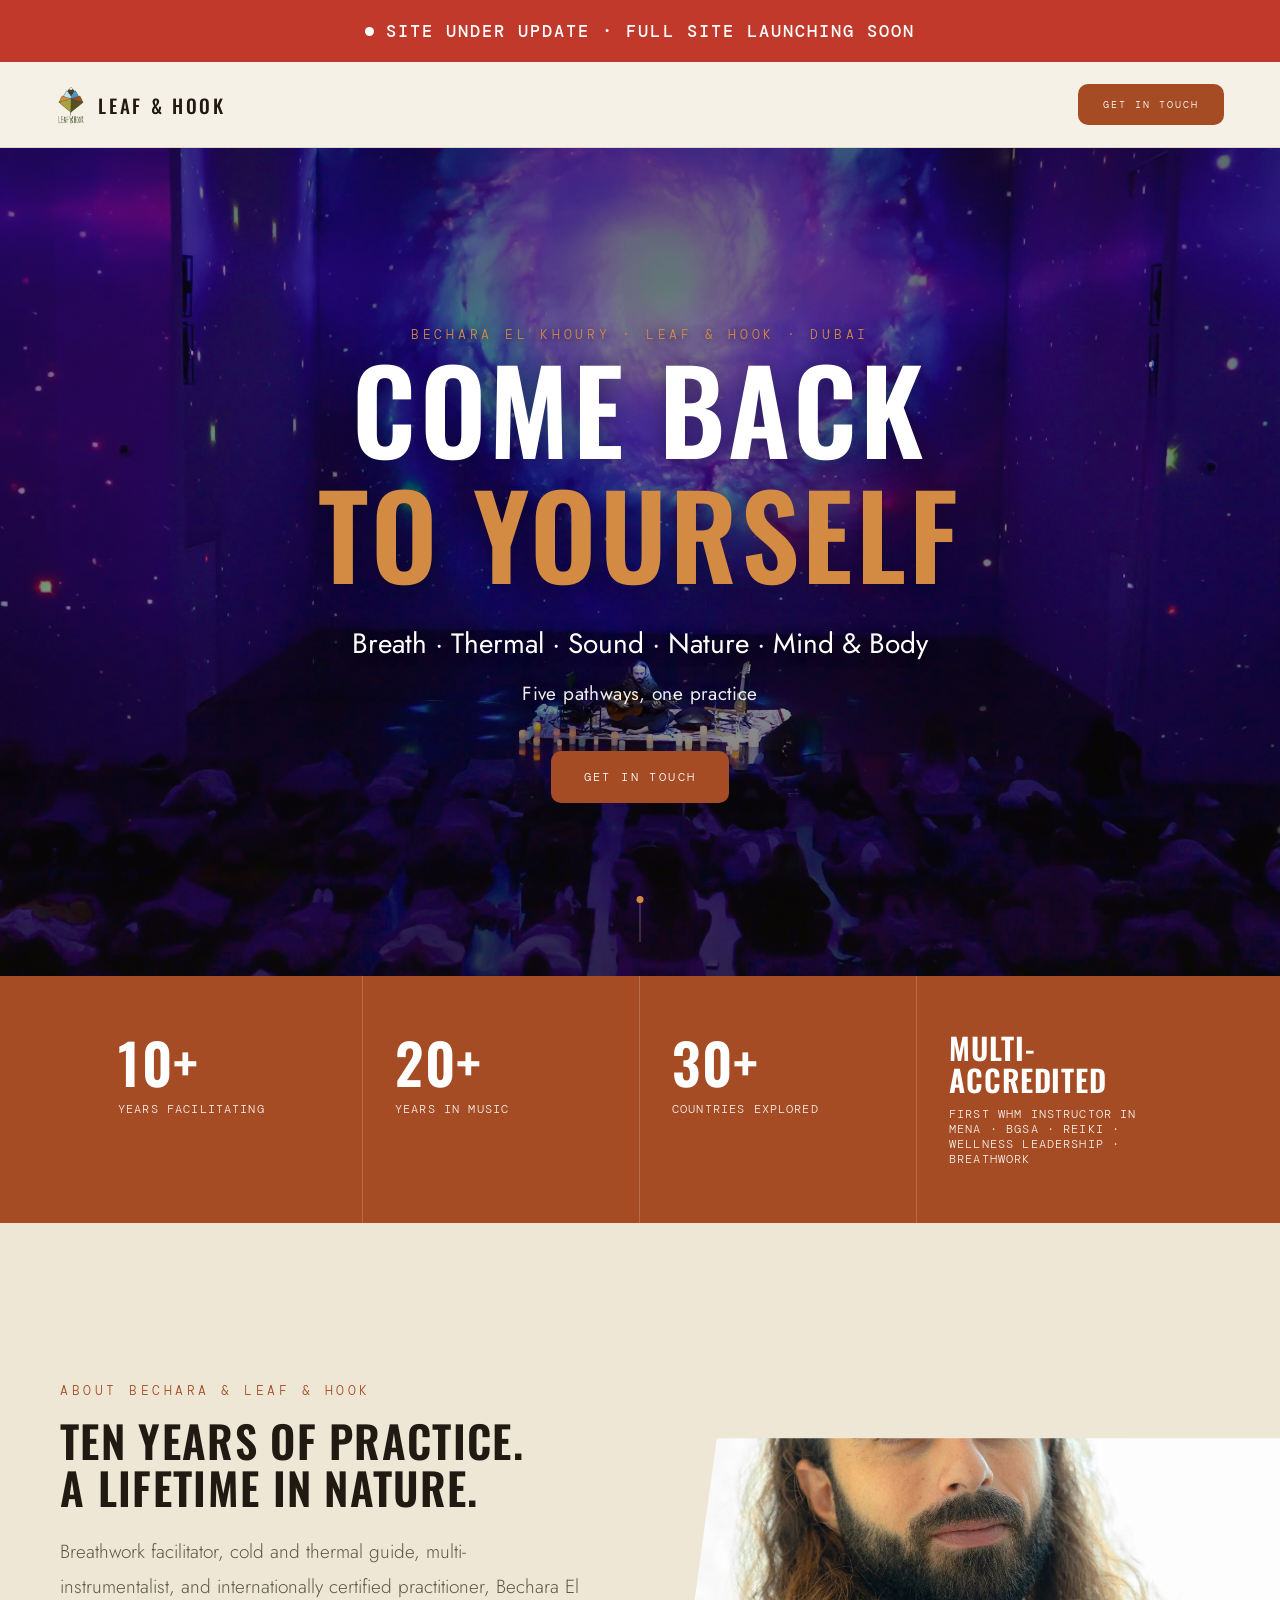
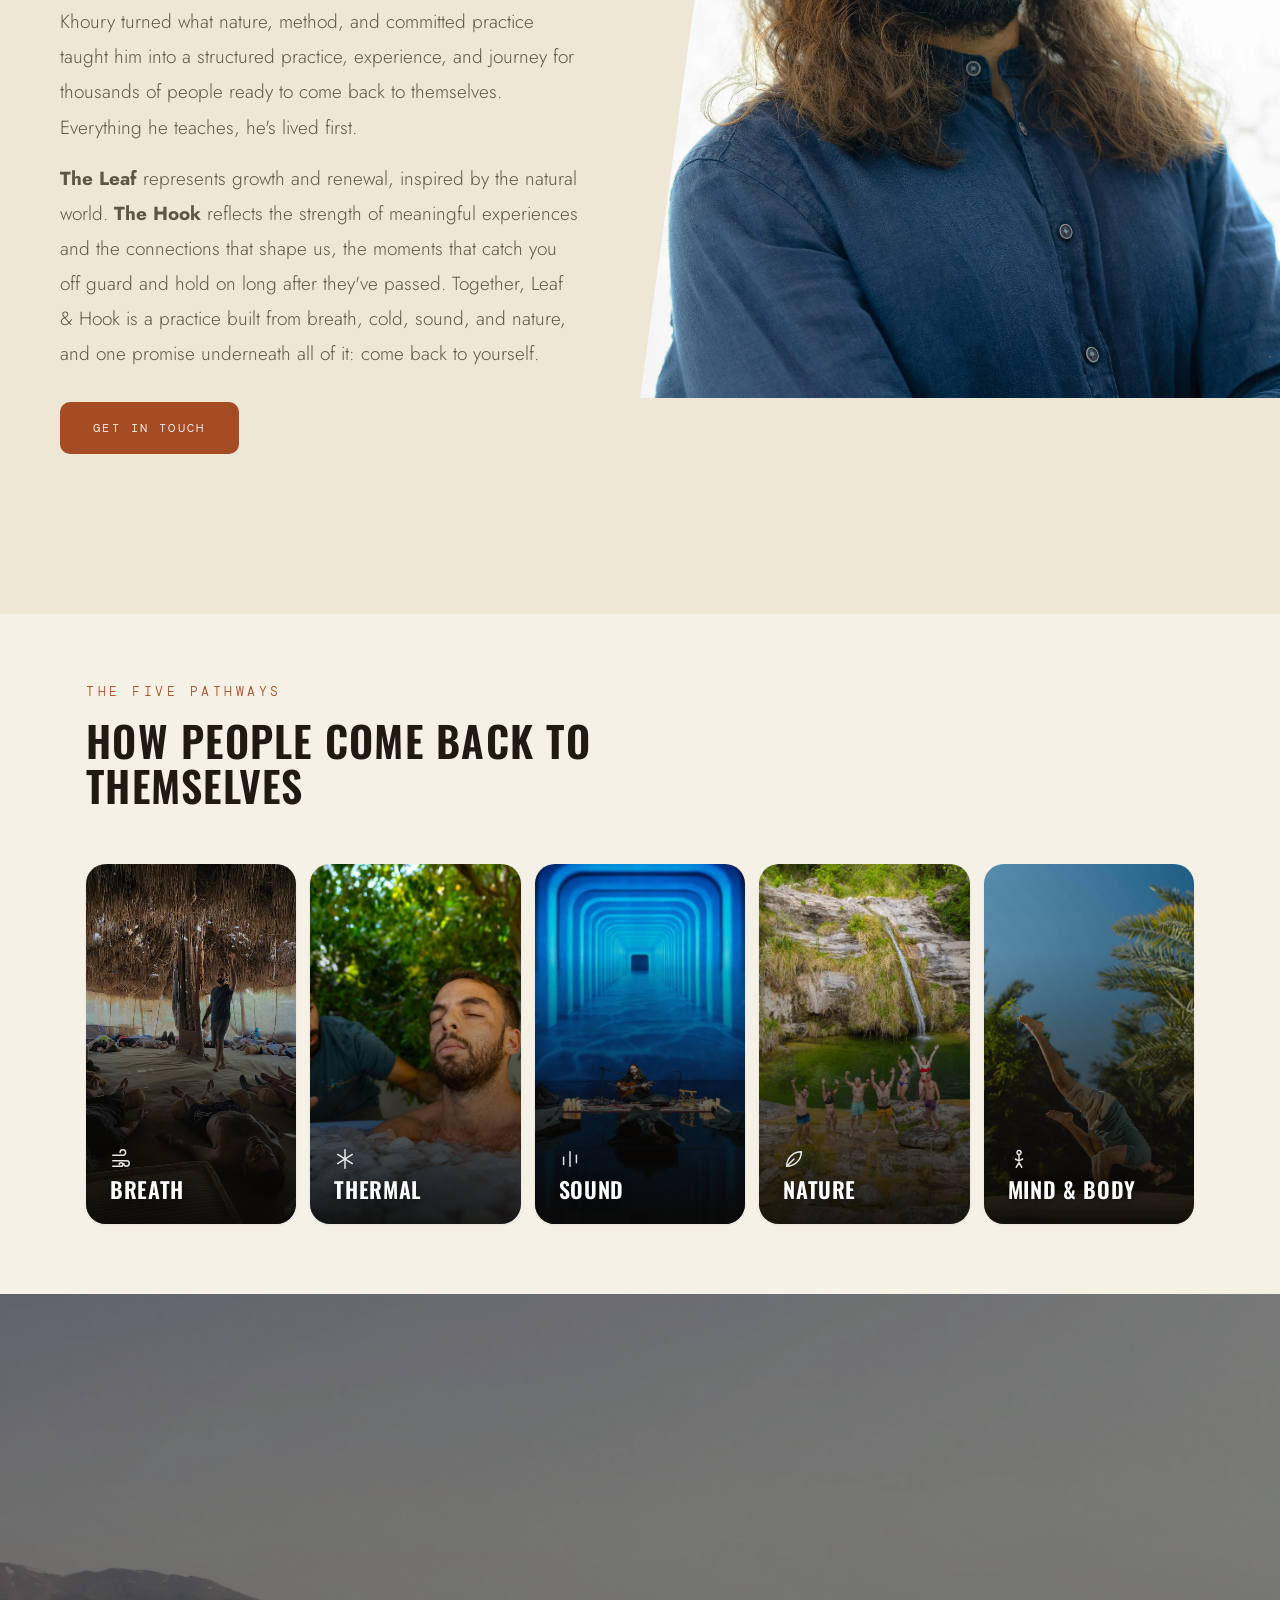
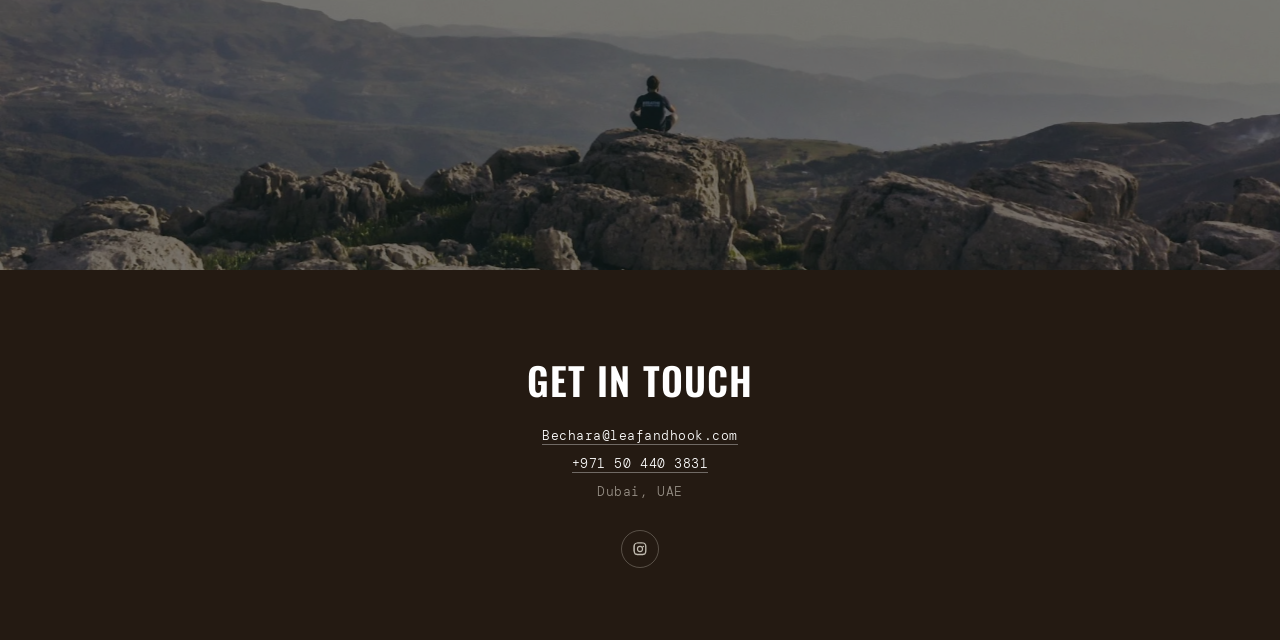
==== index.html @ 58198ba5 "Initial landing page" ====
<!DOCTYPE html>
<html lang="en">
<head>
<meta charset="UTF-8">
<meta name="viewport" content="width=device-width, initial-scale=1.0">
<title>Leaf &amp; Hook | Bechara El Khoury - Dubai</title>
<meta name="description" content="Leaf & Hook - breathwork, thermal, sound, and nature-based coaching with Bechara El Khoury in Dubai. Full site coming soon.">
<meta name="robots" content="noindex">
<link rel="icon" type="image/png" href="favicon.png">
<link rel="apple-touch-icon" href="favicon.png">
<link rel="stylesheet" href="styles.css">
<style>
 .update-bar{background:#c0392b;color:#fff;text-align:center;padding:20px 20px;font-family:'DM Mono',monospace;font-size:17px;font-weight:500;letter-spacing:.12em;text-transform:uppercase;display:flex;align-items:center;justify-content:center;gap:12px}
 .update-bar::before{content:'';width:9px;height:9px;border-radius:50%;background:#fff;flex:0 0 9px}
 .path-grid a.path-card{cursor:default}
 .path-grid .tile-arrow{display:none}
 .contact-band{background:var(--brown-deep);color:#fff;padding:90px 0;text-align:center}
 .contact-band .disp{color:#fff;font-size:clamp(26px,3.4vw,38px);margin-bottom:26px}
 .contact-links{display:flex;flex-direction:column;gap:10px;align-items:center;margin-bottom:30px;font-family:'DM Mono',monospace;font-size:13px;letter-spacing:.04em}
 .contact-links a{color:#fff;border-bottom:1px solid rgba(255,255,255,.35)}
 .contact-links a:hover{border-color:#fff}
 .contact-links span{color:rgba(246,241,230,.55)}
 .hero-slideshow{position:absolute;inset:-12% 0}
 .hero-slide{position:absolute;inset:0;opacity:0;transition:opacity 1.8s ease;background-image:
   var(--img,none),
   radial-gradient(ellipse at 30% 20%, rgba(64,153,211,.35), transparent 55%),
   radial-gradient(ellipse at 75% 75%, rgba(165,76,36,.32), transparent 55%),
   linear-gradient(160deg, #2c2410 0%, #1c1710 55%, #241a12 100%);
   background-size:cover,auto,auto,auto;background-position:center}
 .hero-slide.active{opacity:1}
 .hero-pathways{font-family:'Jost',sans-serif;font-weight:400;font-size:clamp(20px,2.6vw,28px);color:#fff;margin:24px auto 6px;max-width:700px;text-shadow:0 2px 12px rgba(0,0,0,.5)}
 .hero-sub{margin-top:0}
</style>
</head>
<body>

<div class="update-bar">Site Under Update &middot; Full Site Launching Soon</div>

<nav class="nav" id="nav">
 <a href="#" class="brand" aria-label="Leaf and Hook">
  <img src="leaf-hook-logo.png" alt="Leaf & Hook logo">
  <span>Leaf &amp; Hook</span>
 </a>
 <div class="nav-right">
  <a href="#contact" class="btn btn-solid btn-sm">Get In Touch</a>
 </div>
</nav>

<header class="hero">
 <div class="hero-slideshow" id="heroMedia">
  <div class="hero-slide active" style="--img:url('images/prana-toda-1.jpg')"></div>
  <div class="hero-slide" style="--img:url('images/dsc01157-1.jpg')"></div>
  <div class="hero-slide" style="--img:url('images/img-3690-1.jpg')"></div>
  <div class="hero-slide" style="--img:url('images/prana-toda-2.jpeg')"></div>
  <div class="hero-slide" style="--img:url('images/dji-0407-1.jpg')"></div>
  <div class="hero-slide" style="--img:url('images/img-1142.jpeg')"></div>
  <div class="hero-slide" style="--img:url('images/dsc03515.jpeg')"></div>
  <div class="hero-slide" style="--img:url('images/screenshot-2019-01-15.jpg')"></div>
 </div>
 <div class="hero-scrim"></div>
 <div class="hero-content">
  <span class="hero-eyebrow">Bechara El Khoury &middot; Leaf &amp; Hook &middot; Dubai</span>
  <h1 class="disp">Come Back<br><span class="line2">To Yourself</span></h1>
  <p class="hero-pathways">Breath &middot; Thermal &middot; Sound &middot; Nature &middot; Mind &amp; Body</p>
  <p class="hero-sub">Five pathways, one practice</p>
  <div class="hero-btns">
   <a href="#contact" class="btn btn-solid">Get In Touch</a>
  </div>
 </div>
 <div class="scroll-cue"></div>
</header>

<div class="stat-band">
 <div class="wrap stat-grid reveal">
  <div class="stat"><div class="disp">10+</div><div class="stat-label">Years Facilitating</div></div>
  <div class="stat"><div class="disp">20+</div><div class="stat-label">Years In Music</div></div>
  <div class="stat"><div class="disp">30+</div><div class="stat-label">Countries Explored</div></div>
  <div class="stat small"><div class="disp">Multi-Accredited</div><div class="stat-label">First WHM Instructor In MENA &middot; BGSA &middot; Reiki &middot; Wellness Leadership &middot; Breathwork</div></div>
 </div>
</div>

<section class="about-sec" id="about">
 <div class="about-grid">
  <div class="about-text reveal">
   <span class="eyebrow">About Bechara &amp; Leaf &amp; Hook</span>
   <div class="disp">Ten Years Of Practice.<br>A Lifetime In Nature.</div>
   <p style="margin-top:22px">Breathwork facilitator, cold and thermal guide, multi-instrumentalist, and internationally certified practitioner, Bechara El Khoury turned what nature, method, and committed practice taught him into a structured practice, experience, and journey for thousands of people ready to come back to themselves. Everything he teaches, he's lived first.</p>
   <p style="margin-top:16px"><strong>The Leaf</strong> represents growth and renewal, inspired by the natural world. <strong>The Hook</strong> reflects the strength of meaningful experiences and the connections that shape us, the moments that catch you off guard and hold on long after they've passed. Together, Leaf &amp; Hook is a practice built from breath, cold, sound, and nature, and one promise underneath all of it: come back to yourself.</p>
   <div style="margin-top:30px;display:flex;gap:14px;flex-wrap:wrap">
    <a href="#contact" class="btn btn-solid">Get In Touch</a>
   </div>
  </div>
  <div class="about-photo reveal">
   <div class="about-photo-bg" style="--img:url('images/dsc03933-2.jpg')"></div>
  </div>
 </div>
</section>

<section class="tight" id="practice">
 <div class="wrap">
  <div class="path-head reveal">
   <span class="eyebrow">The Five Pathways</span>
   <h2 class="disp" style="font-size:clamp(28px,3.6vw,42px)">How People Come Back To Themselves</h2>
  </div>
  <div class="path-grid reveal stagger">
   <div class="path-card photo-tile">
    <div class="tile-bg" style="--img:url('images/pathway-breath.jpg');--fallback:var(--ice)"></div>
    <div class="tile-scrim"></div>
    <div class="tile-caption"><svg class="path-glyph" viewBox="0 0 24 24"><path d="M3 8h11a3 3 0 1 0-3-3"/><path d="M3 14h15a3 3 0 1 1-3 3"/><path d="M3 20h9a2 2 0 1 0-2-2"/></svg><div class="disp tile-title">Breath</div><p class="tile-desc">The foundation of everything else</p></div>
   </div>
   <div class="path-card photo-tile">
    <div class="tile-bg" style="--img:url('images/pathway-thermal.jpg');--fallback:var(--sky)"></div>
    <div class="tile-scrim"></div>
    <div class="tile-caption"><svg class="path-glyph" viewBox="0 0 24 24"><line x1="12" y1="2" x2="12" y2="22"/><line x1="4" y1="7" x2="20" y2="17"/><line x1="20" y1="7" x2="4" y2="17"/></svg><div class="disp tile-title">Thermal</div><p class="tile-desc">Cold &amp; heat as real regulation</p></div>
   </div>
   <div class="path-card photo-tile">
    <div class="tile-bg" style="--img:url('images/pathway-sound.jpg');--fallback:var(--rust)"></div>
    <div class="tile-scrim"></div>
    <div class="tile-caption"><svg class="path-glyph" viewBox="0 0 24 24"><line x1="5" y1="18" x2="5" y2="10"/><line x1="12" y1="20" x2="12" y2="4"/><line x1="19" y1="16" x2="19" y2="8"/></svg><div class="disp tile-title">Sound</div><p class="tile-desc">Live music &amp; voice, woven through the practice</p></div>
   </div>
   <div class="path-card photo-tile">
    <div class="tile-bg" style="--img:url('images/pathway-nature.jpg');--fallback:var(--olive)"></div>
    <div class="tile-scrim"></div>
    <div class="tile-caption"><svg class="path-glyph" viewBox="0 0 24 24"><path d="M20 4c-9 0-16 7-16 16 9 0 16-7 16-16z"/><path d="M4 20 12 12"/></svg><div class="disp tile-title">Nature</div><p class="tile-desc">Not scenery - medicine</p></div>
   </div>
   <div class="path-card photo-tile">
    <div class="tile-bg" style="--img:url('images/pathway-mindbody.jpg');--fallback:var(--olive-dark2)"></div>
    <div class="tile-scrim"></div>
    <div class="tile-caption"><svg class="path-glyph" viewBox="0 0 24 24"><circle cx="12" cy="5" r="2.2"/><path d="M12 8v6"/><path d="M8 12l4 2 4-2"/><path d="M9 21l3-5 3 5"/></svg><div class="disp tile-title">Mind &amp; Body</div><p class="tile-desc">The ground beneath the rest</p></div>
   </div>
  </div>
 </div>
</section>

<div class="quote-band">
 <div class="quote-parallax"><div class="quote-bg" style="--img:url('images/quote-1-bg.jpg')"></div></div>
 <div class="quote-scrim"></div>
 <div class="quote-content reveal">
  <span class="eyebrow">The One Promise</span>
  <div class="disp">"Everything you need is already in you.<br>The practice is learning how to reach it."</div>
 </div>
</div>

<div class="contact-band" id="contact">
 <div class="wrap">
  <div class="disp">Get In Touch</div>
  <div class="contact-links">
   <a href="mailto:Bechara@leafandhook.com">Bechara@leafandhook.com</a>
   <a href="tel:+971504403831">+971 50 440 3831</a>
   <span>Dubai, UAE</span>
  </div>
  <div class="social-row" style="justify-content:center">
   <a href="https://www.instagram.com/leaf_and_hook/" target="_blank" rel="noopener" aria-label="Instagram"><svg viewBox="0 0 24 24"><path d="M12 2c2.7 0 3.1 0 4.1.1 1 .1 1.7.2 2.3.5.6.2 1.1.6 1.6 1.1.5.5.8 1 1.1 1.6.2.6.4 1.3.5 2.3.1 1 .1 1.4.1 4.1s0 3.1-.1 4.1c-.1 1-.2 1.7-.5 2.3-.2.6-.6 1.1-1.1 1.6-.5.5-1 .8-1.6 1.1-.6.2-1.3.4-2.3.5-1 .1-1.4.1-4.1.1s-3.1 0-4.1-.1c-1-.1-1.7-.2-2.3-.5-.6-.2-1.1-.6-1.6-1.1-.5-.5-.8-1-1.1-1.6-.2-.6-.4-1.3-.5-2.3C2 15.1 2 14.7 2 12s0-3.1.1-4.1c.1-1 .2-1.7.5-2.3.2-.6.6-1.1 1.1-1.6.5-.5 1-.8 1.6-1.1.6-.2 1.3-.4 2.3-.5C8.9 2 9.3 2 12 2zm0 1.8c-2.6 0-3 0-4 .1-.9 0-1.4.2-1.7.3-.4.2-.7.3-1 .6-.3.3-.5.6-.6 1-.1.3-.3.8-.3 1.7-.1 1-.1 1.4-.1 4s0 3 .1 4c0 .9.2 1.4.3 1.7.2.4.3.7.6 1 .3.3.6.5 1 .6.3.1.8.3 1.7.3 1 .1 1.4.1 4 .1s3 0 4-.1c.9 0 1.4-.2 1.7-.3.4-.2.7-.3 1-.6.3-.3.5-.6.6-1 .1-.3.3-.8.3-1.7.1-1 .1-1.4.1-4s0-3-.1-4c0-.9-.2-1.4-.3-1.7-.2-.4-.3-.7-.6-1-.3-.3-.6-.5-1-.6-.3-.1-.8-.3-1.7-.3-1-.1-1.4-.1-4-.1zm0 3.5a4.7 4.7 0 1 1 0 9.4 4.7 4.7 0 0 1 0-9.4zm0 1.8a2.9 2.9 0 1 0 0 5.8 2.9 2.9 0 0 0 0-5.8zm5-2a1.1 1.1 0 1 1 0 2.2 1.1 1.1 0 0 1 0-2.2z"/></svg></a>
  </div>
 </div>
</div>

<script src="site.js"></script>
<script>
(function(){
  var slides = document.querySelectorAll('.hero-slide');
  if (slides.length < 2) return;
  var i = 0;
  setInterval(function(){
    slides[i].classList.remove('active');
    i = (i + 1) % slides.length;
    slides[i].classList.add('active');
  }, 4500);
})();
</script>
</body>
</html>
---- styles.css ----
@import url('https://fonts.googleapis.com/css2?family=Oswald:wght@300;400;500;600;700&family=DM+Mono:wght@400;500&family=Jost:wght@300;400;500&display=swap');

:root{
 --olive-dark:#3c3a17;
 --olive-dark2:#545222;
 --olive:#ac9f41;
 --ice:#bfdff4;
 --sky:#4099d3;
 --sky-deep:#2a6f9e;
 --orange:#d38b43;
 --rust:#a54c24;
 --rust-deep:#7c3818;
 --brown:#4f3a27;
 --brown-deep:#241a12;
 --cream:#f6f1e6;
 --cream2:#efe7d6;
 --ink:#211a12;
 --slate:#5c5747;
 --rule:rgba(33,26,18,.12);
 --rule-dark:rgba(246,241,230,.12);
 --radius-sm:10px;
 --radius-md:20px;
 --radius-lg:28px;
}
*,*::before,*::after{box-sizing:border-box;margin:0;padding:0}
html{scroll-behavior:smooth}
body{background:var(--cream);color:var(--ink);font-family:'Jost',sans-serif;font-weight:300;font-size:17px;-webkit-font-smoothing:antialiased;overflow-x:hidden}
a{text-decoration:none;color:inherit}
img{display:block;max-width:100%}
button{font:inherit}

.disp{font-family:'Oswald',sans-serif;text-transform:uppercase;font-weight:600;letter-spacing:.03em;line-height:1.08}
.eyebrow{font-family:'DM Mono',monospace;font-size:12.5px;letter-spacing:.28em;text-transform:uppercase;color:var(--rust);display:block;margin-bottom:18px}
.on-dark .eyebrow{color:var(--orange)}
p{font-size:17px;color:var(--slate);line-height:1.8;max-width:560px}
@media (min-width:1000px){
 p{font-size:19px;line-height:1.85}
 .tile-desc{font-size:15px}
 .icon-tile p{font-size:15px}
 .tier-top p{font-size:15px}
 .journal-body p{font-size:15px}
 .course-card p,.course-mini p{font-size:15px}
 .testi-q{font-size:19px}
 .testi-card.feat .testi-q{font-size:23px}
}
.on-dark p{color:rgba(246,241,230,.72)}
.wrap{max-width:1220px;margin:0 auto;padding:0 56px}
section{padding:100px 0}
.tight{padding:70px 0}
.center{text-align:center;margin-left:auto;margin-right:auto}
.badge{display:inline-block;font-family:'DM Mono',monospace;font-size:10px;letter-spacing:.14em;text-transform:uppercase;padding:5px 10px;border-radius:999px;background:rgba(165,76,36,.12);color:var(--rust);margin-left:10px;vertical-align:middle}
.on-dark .badge{background:rgba(246,241,230,.14);color:var(--orange)}

/* a frosted, always-legible label for short text sitting directly on a photo - 
  used for hero-tag, about-photo-tag, breadcrumb, etc. instead of thin plain text */
.on-photo-label{display:inline-flex;align-items:center;background:rgba(15,12,8,.45);backdrop-filter:blur(6px);-webkit-backdrop-filter:blur(6px);padding:8px 14px;border-radius:999px;color:#fff;text-shadow:0 1px 4px rgba(0,0,0,.4)}

/* buttons */
.btn{position:relative;overflow:hidden;display:inline-flex;align-items:center;gap:10px;font-family:'DM Mono',monospace;font-size:12px;letter-spacing:.2em;text-transform:uppercase;padding:17px 32px;border:1px solid transparent;border-radius:var(--radius-sm);cursor:pointer;transition:transform .35s cubic-bezier(.22,1,.36,1),box-shadow .35s ease;background:none}
.btn:active{transform:scale(.93)}
.btn-solid{background:var(--rust);color:#fff}
.btn-solid:hover{box-shadow:0 14px 34px rgba(165,76,36,.4);transform:translateY(-3px)}
.btn-line{border-color:rgba(33,26,18,.3);color:var(--ink)}
.btn-line:hover{border-color:var(--ink);transform:translateY(-3px)}
.btn-line-light{border-color:rgba(246,241,230,.4);color:#fff}
.btn-line-light:hover{border-color:#fff;transform:translateY(-3px)}
.btn-sm{padding:13px 24px;font-size:10px}
.ripple{position:absolute;border-radius:50%;background:rgba(255,255,255,.5);transform:scale(0);animation:rip .6s ease-out forwards;pointer-events:none}
@keyframes rip{to{transform:scale(3);opacity:0}}

/* nav */
.nav{position:sticky;top:0;z-index:600;display:flex;align-items:center;justify-content:space-between;padding:22px 56px;background:rgba(246,241,230,.92);backdrop-filter:blur(14px);border-bottom:1px solid var(--rule);transition:padding .3s ease,background .3s ease}
.nav.scrolled{padding:13px 56px;background:rgba(246,241,230,.98);box-shadow:0 4px 24px rgba(33,26,18,.06)}
.brand{display:flex;align-items:center;gap:12px}
.brand img{height:40px;width:auto;transition:height .3s ease}
.nav.scrolled .brand img{height:30px}
.brand span{font-family:'Oswald',sans-serif;font-size:19px;letter-spacing:.14em;text-transform:uppercase;font-weight:500}
.navlinks{display:flex;gap:22px;align-items:center}
.navlinks a{font-family:'DM Mono',monospace;font-size:12px;letter-spacing:.1em;text-transform:uppercase;color:var(--slate);position:relative;padding-bottom:4px;white-space:nowrap}
.navlinks a::after{content:'';position:absolute;left:0;bottom:0;width:0;height:2px;background:var(--rust);transition:width .3s ease}
.navlinks a:hover::after,.navlinks a.active::after{width:100%}
.navlinks a:hover,.navlinks a.active{color:var(--ink)}
.nav-right{display:flex;align-items:center;gap:22px}
.nav-toggle{display:none;flex-direction:column;gap:5px;background:none;border:none;cursor:pointer;padding:8px;z-index:900}
.nav-toggle span{width:24px;height:2px;background:var(--ink);transition:transform .3s ease,opacity .3s ease}
.nav-toggle.open span:nth-child(1){transform:translateY(7px) rotate(45deg)}
.nav-toggle.open span:nth-child(2){opacity:0}
.nav-toggle.open span:nth-child(3){transform:translateY(-7px) rotate(-45deg)}

.mobile-menu{position:fixed;inset:0;background:var(--cream);z-index:500;display:flex;flex-direction:column;align-items:center;justify-content:center;gap:30px;transform:translateY(-100%);transition:transform .4s cubic-bezier(.22,1,.36,1);opacity:0;visibility:hidden}
.mobile-menu.open{transform:translateY(0);opacity:1;visibility:visible}
.mobile-menu a{font-family:'Oswald',sans-serif;font-size:22px;letter-spacing:.08em;text-transform:uppercase;color:var(--ink)}
.mobile-menu .eyebrow{margin:0}

/* page transition overlay - a brief cover-and-reveal wipe used when navigating
  between real pages (site.js intercepts same-site link clicks) */
.page-transition{position:fixed;inset:0;background:var(--ink);z-index:2000;transform:translateY(100%);pointer-events:none}
.page-transition.leaving{transition:transform .5s cubic-bezier(.76,0,.24,1);transform:translateY(0)}
.page-transition.entering{transition:transform .5s cubic-bezier(.76,0,.24,1);transform:translateY(-100%)}

/* hero */
.hero{position:relative;height:92vh;min-height:620px;overflow:hidden;display:flex;flex-direction:column;align-items:center;justify-content:center;text-align:center}
.hero-media{position:absolute;inset:-12% 0;background-image:
 var(--img,none),
 radial-gradient(ellipse at 30% 20%, rgba(64,153,211,.35), transparent 55%),
 radial-gradient(ellipse at 75% 75%, rgba(165,76,36,.32), transparent 55%),
 linear-gradient(160deg, #2c2410 0%, #1c1710 55%, #241a12 100%);
 background-size:cover,auto,auto,auto;background-position:center;
 will-change:transform}
.hero-scrim{position:absolute;inset:0;background:linear-gradient(to top, rgba(10,8,5,.7) 0%, rgba(15,12,8,.35) 45%, rgba(15,12,8,.5) 100%)}
.hero-tag{position:absolute;bottom:20px;right:24px;z-index:2;font-family:'DM Mono',monospace;font-size:10.5px;letter-spacing:.08em}
.hero-content{position:relative;z-index:2;color:#fff;padding:0 24px;max-width:900px}
.hero-eyebrow{font-family:'DM Mono',monospace;font-size:12.5px;letter-spacing:.3em;text-transform:uppercase;color:var(--orange);margin-bottom:26px;text-shadow:0 2px 10px rgba(0,0,0,.5)}
.hero h1{font-size:clamp(46px,9vw,118px);color:#fff;margin-bottom:8px;text-shadow:0 4px 24px rgba(0,0,0,.35)}
.hero h1 .line2{color:var(--orange)}
.hero-sub{font-family:'Jost',sans-serif;font-weight:400;font-size:clamp(15px,1.8vw,19px);letter-spacing:.02em;color:rgba(255,255,255,.92);margin:22px auto 40px;max-width:600px;text-shadow:0 2px 12px rgba(0,0,0,.5)}
.hero-btns{display:flex;gap:16px;justify-content:center;flex-wrap:wrap}
.scroll-cue{position:absolute;bottom:34px;left:50%;transform:translateX(-50%);z-index:2;width:1px;height:46px;background:rgba(246,241,230,.35)}
.scroll-cue::after{content:'';position:absolute;top:0;left:-3px;width:7px;height:7px;border-radius:50%;background:var(--orange);animation:cue 1.8s ease-in-out infinite}
@keyframes cue{0%{top:0;opacity:1}90%{top:40px;opacity:0}100%{top:40px;opacity:0}}

/* smaller inner-page hero (used by practice/journal/corporate/pathway pages) */
.page-hero{position:relative;height:56vh;min-height:420px;overflow:hidden;display:flex;flex-direction:column;align-items:center;justify-content:center;text-align:center}
.page-hero .hero-content{max-width:820px}
.page-hero h1{font-size:clamp(40px,7vw,88px)}

/* reveal */
.reveal{opacity:0;transform:translateY(32px);transition:opacity .9s cubic-bezier(.22,1,.36,1),transform .9s cubic-bezier(.22,1,.36,1)}
.reveal.in{opacity:1;transform:translateY(0)}

/* staggered children reveal - parent (also .reveal) becomes visible immediately,
  its children fade in one after another once the parent enters view */
.reveal.stagger{opacity:1;transform:none}
.stagger>*{opacity:0;transform:translateY(28px);transition:opacity .7s cubic-bezier(.22,1,.36,1),transform .7s cubic-bezier(.22,1,.36,1)}
.stagger.in>*{opacity:1;transform:translateY(0)}
.stagger.in>*:nth-child(1){transition-delay:0s}
.stagger.in>*:nth-child(2){transition-delay:.08s}
.stagger.in>*:nth-child(3){transition-delay:.16s}
.stagger.in>*:nth-child(4){transition-delay:.24s}
.stagger.in>*:nth-child(5){transition-delay:.32s}
.stagger.in>*:nth-child(6){transition-delay:.4s}

/* photo-tile - a full-bleed image card with a hover-revealed caption.
  --img (a CSS custom property set inline per instance, e.g. style="--img:url('images/x.jpg')")
  layers over --fallback (a palette color) so the tile looks right before a photo exists,
  and simply shows the real photo once one is dropped into the images/ folder. */
.photo-tile{position:relative;overflow:hidden;cursor:default;border-radius:var(--radius-md)}
.tile-parallax{position:absolute;inset:-22% 0;will-change:transform}
.tile-bg{position:absolute;inset:0;background-image:var(--img,none);background-size:cover;background-position:center;background-color:var(--fallback,var(--rust));transition:transform .5s cubic-bezier(.22,1,.36,1)}
.photo-tile:hover .tile-bg{transform:scale(1.06)}
.photo-tile:active .tile-bg{transform:scale(1.09)}
/* stronger, taller scrim so the always-visible title reads on any photo, at rest, not just on hover */
.tile-scrim{position:absolute;inset:0;background:linear-gradient(to top,rgba(10,8,5,.92) 0%,rgba(10,8,5,.55) 40%,rgba(10,8,5,.1) 75%,rgba(10,8,5,0) 100%);transition:background .4s ease}
.photo-tile:hover .tile-scrim{background:linear-gradient(to top,rgba(10,8,5,.95) 0%,rgba(10,8,5,.65) 45%,rgba(10,8,5,.18) 78%,rgba(10,8,5,0) 100%)}
.tile-caption{position:absolute;left:24px;right:24px;bottom:22px;z-index:2;color:#fff}
.tile-title{font-size:22px;color:#fff;text-shadow:0 2px 10px rgba(0,0,0,.55);transition:transform .4s cubic-bezier(.22,1,.36,1)}
.photo-tile:hover .tile-title{transform:translateY(-6px)}
.tile-desc{font-size:14px;color:rgba(255,255,255,.9);max-width:none;line-height:1.5;text-shadow:0 1px 6px rgba(0,0,0,.5);opacity:0;max-height:0;margin-top:0;transform:translateY(8px);transition:opacity .4s ease,transform .4s ease,max-height .4s ease,margin-top .4s ease}
.photo-tile:hover .tile-desc{opacity:1;max-height:70px;margin-top:8px;transform:translateY(0)}
.photo-tile.clickable{cursor:pointer}
.photo-tile.clickable .tile-arrow{position:absolute;top:18px;right:18px;z-index:2;width:38px;height:38px;border-radius:50%;background:rgba(15,12,8,.4);backdrop-filter:blur(6px);border:1px solid rgba(246,241,230,.5);display:flex;align-items:center;justify-content:center;color:#fff;font-size:15px;opacity:0;transform:translate(-6px,6px);transition:opacity .35s ease,transform .35s ease,background .3s ease,border-color .3s ease}
.photo-tile.clickable:hover .tile-arrow{opacity:1;transform:translate(0,0)}
.photo-tile.clickable:hover .tile-arrow{background:var(--orange);border-color:var(--orange)}

/* quote band - full-bleed photo interstitial with a short line of copy over it */
.quote-band{position:relative;height:64vh;min-height:440px;overflow:hidden;display:flex;align-items:center;justify-content:center;text-align:center}
.quote-parallax{position:absolute;inset:-22% 0;will-change:transform}
.quote-bg{position:absolute;inset:0;background-image:var(--img,none);background-size:cover;background-position:center;background-color:var(--brown-deep)}
.quote-scrim{position:absolute;inset:0;background:rgba(15,12,8,.5)}
.quote-content{position:relative;z-index:2;color:#fff;max-width:760px;padding:0 24px}
.quote-content .disp{font-size:clamp(26px,4vw,46px);color:#fff;line-height:1.2}
.quote-content .eyebrow{color:var(--orange)}

/* stat band */
.stat-band{background:var(--rust);padding:0}
.stat-grid{display:grid;grid-template-columns:repeat(4,1fr)}
.stat{padding:56px 32px;border-right:1px solid rgba(255,255,255,.18)}
.stat:last-child{border-right:none}
.stat .disp{font-size:56px;color:#fff;margin-bottom:10px}
.stat.small .disp{font-size:30px}
.stat-label{font-family:'DM Mono',monospace;font-size:11.5px;letter-spacing:.1em;text-transform:uppercase;color:rgba(255,255,255,.9)}

/* split diagonal */
.split{position:relative;display:grid;grid-template-columns:1fr 1fr;background:var(--brown-deep)}
.split-panel{position:relative;height:480px;overflow:hidden;display:flex;align-items:center;justify-content:center;cursor:pointer}
.split-panel::before{content:'';position:absolute;inset:-10%;background-image:var(--img,none);background-size:cover;background-position:center;transition:transform .7s cubic-bezier(.22,1,.36,1)}
.split-panel.p1::before{background-color:#2a6f9e;background-image:var(--img,none),linear-gradient(150deg,#2a6f9e,#1c3c50)}
.split-panel.p2::before{background-color:#3c3a17;background-image:var(--img,none),linear-gradient(150deg,#3c3a17,#211a12)}
.split-panel:hover::before{transform:scale(1.08)}
.split-panel:active::before{transform:scale(1.12)}
.split-scrim{position:absolute;inset:0;background:rgba(15,12,8,.42);transition:background .35s ease}
.split-panel:hover .split-scrim{background:rgba(15,12,8,.5)}
.split-label{position:relative;z-index:2;text-align:center;color:#fff}
.split-label .eyebrow{color:var(--orange);margin-bottom:16px}
.split-label .disp{font-size:36px;margin-bottom:22px}
.split-circle{width:48px;height:48px;border-radius:50%;border:1px solid rgba(255,255,255,.5);display:flex;align-items:center;justify-content:center;margin:0 auto;font-size:18px;transition:transform .3s ease,background .3s ease,border-color .3s ease}
.split-panel:hover .split-circle{background:var(--orange);border-color:var(--orange);transform:translateX(6px)}

/* angled about section */
.about-sec{position:relative;background:var(--cream2);overflow:hidden}
.about-grid{display:grid;grid-template-columns:1fr 1fr;align-items:center;gap:0}
.about-photo{position:relative;height:560px;overflow:hidden;clip-path:polygon(12% 0,100% 0,100% 100%,0 100%);display:flex;align-items:center;justify-content:center}
.about-photo-parallax{position:absolute;inset:-16% 0;will-change:transform}
.about-photo-bg{position:absolute;inset:0;background-image:var(--img,none),linear-gradient(150deg,#4f3a27,#241a12);background-size:cover,cover;background-position:center}
.about-photo-tag{position:absolute;bottom:20px;right:20px;z-index:2;font-family:'DM Mono',monospace;font-size:10.5px;letter-spacing:.05em;text-align:right;max-width:220px}
.about-text{padding:60px}
.about-text .disp{font-size:clamp(28px,4vw,44px);margin-bottom:22px}
.diamond{width:14px;height:14px;background:var(--rust);transform:rotate(45deg);display:inline-block;margin:0 10px}

/* pathways - full photo tiles, title always visible, description reveals on hover */
.path-head{max-width:640px;margin-bottom:56px}
.path-grid{display:grid;grid-template-columns:repeat(5,1fr);gap:14px}
.path-card{display:block;height:360px;box-shadow:0 1px 3px rgba(33,26,18,.08);transition:transform .4s cubic-bezier(.22,1,.36,1),box-shadow .4s ease}
.path-card:hover{transform:translateY(-10px);box-shadow:0 28px 50px rgba(33,26,18,.22)}
.path-card:active{transform:translateY(-4px) scale(.98)}
.path-card .tile-title{text-transform:uppercase;font-family:'Oswald',sans-serif;font-weight:600;letter-spacing:.03em}

/* prana harmony feature */
.prana-sec{background:var(--brown-deep);color:#fff;position:relative}
.prana-grid{display:grid;grid-template-columns:1fr 1fr;gap:60px;align-items:center}
.prana-grid .disp{font-size:clamp(30px,4vw,48px);margin-bottom:20px;color:#fff}
.prana-tags{display:flex;gap:8px;flex-wrap:wrap;margin:22px 0 30px}
.ptag{font-family:'DM Mono',monospace;font-size:11px;letter-spacing:.08em;text-transform:uppercase;color:rgba(246,241,230,.75);border:1px solid rgba(246,241,230,.25);padding:7px 15px;border-radius:999px}
.video-block{position:relative;aspect-ratio:16/10;overflow:hidden;border-radius:var(--radius-md);display:flex;align-items:center;justify-content:center;flex-direction:column;gap:16px}
.video-block-parallax{position:absolute;inset:-16% 0;will-change:transform}
.video-block-bg{position:absolute;inset:0;background-image:var(--img,none),linear-gradient(150deg,#3c3a17,#1c1710);background-size:cover,cover;background-position:center}
.video-block-scrim{position:absolute;inset:0;background:rgba(15,12,8,.4)}
.play{position:relative;z-index:2;width:70px;height:70px;border-radius:50%;border:1px solid rgba(246,241,230,.5);display:flex;align-items:center;justify-content:center;font-size:22px;color:#fff;transition:transform .3s ease,background .3s ease}
.video-block:hover .play{background:var(--rust);border-color:var(--rust);transform:scale(1.1)}
.video-block:active .play{transform:scale(1.2)}
.video-block span{position:relative;z-index:2;font-family:'DM Mono',monospace;font-size:10.5px;color:rgba(255,255,255,.85);text-shadow:0 1px 6px rgba(0,0,0,.5);text-align:center;padding:0 20px}

/* pricing / tiers */
.tier-grid{display:grid;grid-template-columns:repeat(3,1fr);gap:22px;margin-top:50px}
.tier-card{background:#fff;border:1px solid var(--rule);border-radius:var(--radius-md);position:relative;overflow:hidden;transition:transform .35s ease,box-shadow .35s ease}
.tier-card:hover{transform:translateY(-8px);box-shadow:0 24px 60px rgba(33,26,18,.14)}
.tier-card.feat{border-color:var(--rust)}
.ribbon{position:absolute;top:0;left:50%;transform:translateX(-50%);background:var(--rust);color:#fff;font-family:'DM Mono',monospace;font-size:10px;letter-spacing:.12em;text-transform:uppercase;padding:7px 18px;border-radius:0 0 var(--radius-sm) var(--radius-sm)}
.tier-top{padding:44px 30px 26px;text-align:center;border-bottom:1px solid var(--rule)}
.tier-top .disp{font-size:21px;margin-bottom:10px}
.tier-top p{font-size:14px;margin:0 auto}
.tier-bottom{padding:26px 30px 34px;text-align:center}

/* testimonials */
.testi-sec{background:var(--olive-dark);color:#fff}
.testi-grid{display:grid;grid-template-columns:1.3fr 1fr 1fr;gap:20px;margin-top:50px}
.testi-card{padding:32px 28px;border:1px solid rgba(246,241,230,.14);border-radius:var(--radius-md)}
.testi-card.feat{background:rgba(211,139,67,.14);border-color:rgba(211,139,67,.4)}
.testi-q{font-family:'Oswald',sans-serif;font-weight:300;font-size:18px;line-height:1.5;margin-bottom:18px;text-transform:none;letter-spacing:0}
.testi-card.feat .testi-q{font-size:22px}
.testi-a{font-family:'DM Mono',monospace;font-size:11px;letter-spacing:.12em;text-transform:uppercase;color:rgba(246,241,230,.6)}

/* courses */
.course-grid{display:grid;grid-template-columns:1.1fr 1fr;gap:40px;margin-top:50px;align-items:stretch}
.course-card{background:var(--brown-deep);color:#fff;padding:44px;border-radius:var(--radius-lg);position:relative;overflow:hidden}
.course-card .eyebrow{color:var(--orange)}
.course-card .disp{font-size:clamp(24px,3vw,34px);margin-bottom:16px;color:#fff}
.course-card p{color:rgba(246,241,230,.75)}
.course-actions{display:flex;gap:14px;margin-top:28px;flex-wrap:wrap}
.course-side{display:flex;flex-direction:column;gap:18px;justify-content:center}
.course-mini{border:1px solid var(--rule);border-radius:var(--radius-md);padding:24px 26px;background:#fff}
.course-mini .disp{font-size:15px;margin-bottom:6px}
.course-mini p{font-size:13.5px;margin:0}

/* journal */
.journal-grid{display:grid;grid-template-columns:repeat(3,1fr);gap:24px;margin-top:50px}
.journal-card{background:#fff;border:1px solid var(--rule);border-radius:var(--radius-md);padding:0;overflow:hidden;transition:transform .35s ease,box-shadow .35s ease}
.journal-card:hover{transform:translateY(-6px);box-shadow:0 20px 46px rgba(33,26,18,.1)}
.journal-thumb{height:150px;display:flex;align-items:center;justify-content:center;position:relative}
.journal-body{padding:26px 24px 30px}
.journal-tag{font-family:'DM Mono',monospace;font-size:11px;letter-spacing:.12em;text-transform:uppercase;color:var(--rust);margin-bottom:12px;display:block}
.journal-body .disp{font-size:17px;text-transform:none;letter-spacing:0;font-weight:500;margin-bottom:12px;line-height:1.35}
.journal-body p{font-size:14px;margin-bottom:16px}
.journal-read{font-family:'DM Mono',monospace;font-size:11px;letter-spacing:.12em;text-transform:uppercase;color:var(--ink);border-bottom:1px solid var(--ink);padding-bottom:2px;cursor:pointer;background:none;border-top:none;border-left:none;border-right:none}

/* gallery / moments */
.gallery-grid{display:grid;grid-template-columns:repeat(3,1fr);gap:14px;margin-top:50px}
.gallery-tile{height:280px;box-shadow:0 1px 3px rgba(33,26,18,.08)}
.gallery-tile .tile-title{font-size:17px}

/* press strip */
.press-sec{background:var(--cream2);text-align:center}
.press-logos{display:flex;justify-content:center;gap:44px;flex-wrap:wrap;margin-top:40px}
.press-logo{font-family:'DM Mono',monospace;font-size:11px;letter-spacing:.08em;text-transform:uppercase;color:var(--slate);border:1px dashed var(--rule);border-radius:var(--radius-sm);padding:18px 26px;opacity:.8}

/* corporate band */
.corp-band{position:relative;color:#fff;background-color:var(--sky-deep);background-image:linear-gradient(rgba(42,111,158,.88),rgba(42,111,158,.88)),var(--img,none);background-size:cover;background-position:center}
.corp-grid{position:relative;z-index:2;display:grid;grid-template-columns:1fr 1fr;gap:60px;align-items:center}
.corp-grid .disp{color:#fff;font-size:clamp(28px,3.6vw,42px);margin-bottom:20px}
.corp-list{list-style:none;display:grid;grid-template-columns:1fr 1fr;gap:12px 20px;margin:26px 0 32px}
.corp-list li{font-family:'DM Mono',monospace;font-size:13px;letter-spacing:.04em;color:rgba(246,241,230,.9);padding-left:18px;position:relative}
.corp-list li::before{content:'';position:absolute;left:0;top:6px;width:8px;height:8px;background:var(--orange);transform:rotate(45deg)}

/* community */
.community-sec{background:var(--cream);text-align:center}
.community-btns{display:flex;gap:16px;justify-content:center;flex-wrap:wrap;margin-top:30px}

/* contact */
.contact-sec{background:var(--olive-dark2);color:#fff}
.contact-grid{display:grid;grid-template-columns:1fr 1.2fr;gap:60px}
.contact-grid .disp{color:#fff;font-size:clamp(26px,3.4vw,38px);margin-bottom:18px}
.contact-info-row{margin-top:26px;display:flex;flex-direction:column;gap:10px}
.contact-info-row a,.contact-info-row span{font-family:'DM Mono',monospace;font-size:14px;letter-spacing:.03em;color:rgba(246,241,230,.9)}
.contact-info-row a:hover{color:var(--orange)}
.form-grid{display:grid;grid-template-columns:1fr 1fr;gap:16px}
.form-grid .full{grid-column:1/-1}
.field{display:flex;flex-direction:column;gap:8px}
.field label{font-family:'DM Mono',monospace;font-size:10.5px;letter-spacing:.12em;text-transform:uppercase;color:rgba(246,241,230,.65)}
.field input,.field textarea{background:rgba(246,241,230,.08);border:1px solid rgba(246,241,230,.25);color:#fff;padding:14px 16px;font-family:'Jost',sans-serif;font-size:15px;border-radius:var(--radius-sm)}
.field input::placeholder,.field textarea::placeholder{color:rgba(246,241,230,.4)}
.field input:focus,.field textarea:focus{outline:none;border-color:var(--orange)}
.field textarea{resize:vertical;min-height:110px}
.field.error input,.field.error textarea{border-color:#e0836a}
.field-err{font-family:'DM Mono',monospace;font-size:10.5px;color:#f0a68c;display:none}
.field.error .field-err{display:block}
.form-msg{margin-top:18px;font-family:'DM Mono',monospace;font-size:12.5px;letter-spacing:.04em;color:var(--orange);display:none}
.form-msg.show{display:block}

/* generic content page layout (practice / journal / corporate / pathway detail pages) */
.content-sec{padding:100px 0}
.content-grid{display:grid;grid-template-columns:1fr 1fr;gap:70px;align-items:center}
.content-grid.reverse{direction:rtl}
.content-grid.reverse>*{direction:ltr}
.steps{counter-reset:step;margin-top:40px}
.step{display:flex;gap:24px;padding:26px 0;border-top:1px solid var(--rule)}
.step:last-child{border-bottom:1px solid var(--rule)}
.step-num{font-family:'Oswald',sans-serif;font-size:34px;font-weight:600;color:var(--rust);min-width:52px}
.step-body h3{font-family:'Oswald',sans-serif;text-transform:uppercase;font-size:18px;letter-spacing:.03em;margin-bottom:8px}
.chip-row{display:flex;gap:10px;flex-wrap:wrap;margin-top:20px}
.chip{font-family:'DM Mono',monospace;font-size:12px;letter-spacing:.1em;text-transform:uppercase;padding:10px 18px;border:1px solid var(--rule);border-radius:999px;color:var(--slate);cursor:pointer;transition:all .25s ease;background:none}
.chip.active,.chip:hover{background:var(--ink);border-color:var(--ink);color:#fff}
.icon-tile-grid{display:grid;grid-template-columns:repeat(4,1fr);gap:20px;margin-top:50px}
.icon-tile{background:#fff;border:1px solid var(--rule);border-radius:var(--radius-md);padding:32px 24px;text-align:center;transition:transform .3s ease,box-shadow .3s ease}
.icon-tile:hover{transform:translateY(-6px);box-shadow:0 20px 40px rgba(33,26,18,.1)}
.icon-tile .disp{font-size:16px;margin-bottom:8px}
.icon-tile p{font-size:13.5px;margin:0 auto}
.faq-item{border-top:1px solid var(--rule);padding:22px 0}
.faq-item:last-child{border-bottom:1px solid var(--rule)}
.faq-q{display:flex;justify-content:space-between;align-items:center;cursor:pointer;font-family:'Oswald',sans-serif;text-transform:uppercase;font-size:16px;letter-spacing:.03em}
.faq-q .plus{font-family:'DM Mono',monospace;font-size:18px;transition:transform .3s ease;color:var(--rust)}
.faq-item.open .plus{transform:rotate(45deg)}
.faq-a{max-height:0;overflow:hidden;transition:max-height .4s ease}
.faq-item.open .faq-a{max-height:260px}
.faq-a p{padding-top:14px}
.breadcrumb{font-family:'DM Mono',monospace;font-size:11.5px;letter-spacing:.1em;text-transform:uppercase;color:#fff;text-shadow:0 1px 6px rgba(0,0,0,.5);position:relative;z-index:2;margin-bottom:18px}
.breadcrumb a{color:rgba(255,255,255,.9)}
.breadcrumb a:hover{color:var(--orange)}

/* footer */
footer{background:var(--brown-deep);color:rgba(246,241,230,.55);padding:70px 0 34px}
.foot-top{display:flex;justify-content:space-between;flex-wrap:wrap;gap:36px;margin-bottom:44px}
.foot-brand{display:flex;align-items:center;gap:12px;margin-bottom:14px}
.foot-brand img{height:36px}
.foot-brand span{font-family:'Oswald',sans-serif;font-size:20px;letter-spacing:.12em;text-transform:uppercase;color:#fff}
.foot-cols{display:flex;gap:64px}
.foot-col h5{font-family:'DM Mono',monospace;font-size:11px;letter-spacing:.14em;text-transform:uppercase;color:rgba(246,241,230,.45);margin-bottom:16px}
.foot-col a,.foot-col span{display:block;font-size:14px;margin-bottom:10px;color:rgba(246,241,230,.7)}
.foot-col a:hover{color:var(--orange)}
.foot-bottom{border-top:1px solid rgba(246,241,230,.12);padding-top:24px;font-size:12px;color:rgba(246,241,230,.4);display:flex;justify-content:space-between;flex-wrap:wrap;gap:10px}
.social-row{display:flex;gap:10px;margin-top:18px}
.social-row a{width:38px;height:38px;border-radius:50%;border:1px solid rgba(246,241,230,.25);display:flex;align-items:center;justify-content:center;color:rgba(246,241,230,.75);transition:all .25s ease}
.social-row a:hover{background:var(--orange);border-color:var(--orange);color:#fff;transform:translateY(-3px)}
.social-row svg{width:16px;height:16px;fill:currentColor}
.on-dark .social-row a,.community-sec .social-row a{border-color:var(--rule)}

/* icon set - inline SVGs replacing plain unicode glyphs */
.icon-arrow{width:16px;height:16px;stroke:currentColor}
.tile-arrow .icon-arrow{width:15px;height:15px}
.split-circle .icon-arrow{width:18px;height:18px}
.icon-play{width:18px;height:18px;fill:currentColor;margin-left:3px}
.icon-plus{width:16px;height:16px;stroke:currentColor;transition:transform .3s ease}
.faq-item.open .icon-plus{transform:rotate(45deg)}
.path-glyph{width:22px;height:22px;stroke:#fff;fill:none;stroke-width:1.6;stroke-linecap:round;stroke-linejoin:round;opacity:.9;margin-bottom:8px;display:block}
.path-glyph.dark{stroke:var(--rust)}

/* scroll-progress ring - floating bottom-right, injected by site.js on every page */
.scroll-progress{position:fixed;right:22px;bottom:22px;width:52px;height:52px;z-index:800;cursor:pointer;opacity:0;transform:scale(.8);transition:opacity .3s ease,transform .3s ease;pointer-events:none}
.scroll-progress.show{opacity:1;transform:scale(1);pointer-events:auto}
.scroll-progress svg{width:100%;height:100%;transform:rotate(-90deg)}
.scroll-progress circle{fill:rgba(246,241,230,.92);stroke:var(--rule)}
.scroll-progress .ring-track{stroke:var(--rule);fill:none;stroke-width:3}
.scroll-progress .ring-fill{stroke:var(--rust);fill:none;stroke-width:3;stroke-linecap:round;transition:stroke-dashoffset .1s linear}
.scroll-progress .ring-arrow{position:absolute;inset:0;display:flex;align-items:center;justify-content:center;color:var(--ink)}
.scroll-progress .ring-arrow svg{width:16px;height:16px;transform:rotate(-90deg)}
.scroll-progress:hover .ring-fill{stroke:var(--orange)}

/* breathing circle - animated box-breathing guide (used on the Breath pathway page) */
.breathe-sec{background:var(--brown-deep);color:#fff;text-align:center;position:relative;overflow:hidden}
.breathe-wrap{display:flex;flex-direction:column;align-items:center;gap:28px}
.breathe-orb{position:relative;width:220px;height:220px}
.breathe-orb svg{width:100%;height:100%}
.breathe-orb .orb-fill{fill:rgba(211,139,67,.16);stroke:var(--orange);stroke-width:1.5;transform-origin:center;animation:breatheScale 16s ease-in-out infinite}
.breathe-orb .orb-core{fill:var(--orange);opacity:.85;transform-origin:center;animation:breatheScale 16s ease-in-out infinite}
@keyframes breatheScale{
 0%{transform:scale(.55)}
 25%{transform:scale(1)}
 50%{transform:scale(1)}
 75%{transform:scale(.55)}
 100%{transform:scale(.55)}
}
.breathe-label{font-family:'DM Mono',monospace;font-size:12px;letter-spacing:.3em;text-transform:uppercase;color:var(--orange);position:absolute;inset:0;display:flex;align-items:center;justify-content:center;text-align:center}
.breathe-caption{font-family:'DM Mono',monospace;font-size:11px;letter-spacing:.1em;color:rgba(246,241,230,.55);max-width:380px}

/* horizontal scroll-snap carousel - used on the Media page for video reels */
.carousel{display:flex;gap:18px;overflow-x:auto;scroll-snap-type:x mandatory;padding:6px 0 26px;margin:0 -56px;padding-left:56px;padding-right:56px;-webkit-overflow-scrolling:touch}
.carousel::-webkit-scrollbar{height:6px}
.carousel::-webkit-scrollbar-thumb{background:var(--rule);border-radius:999px}
.carousel-item{flex:0 0 auto;width:320px;scroll-snap-align:start}
.carousel-item .video-block{aspect-ratio:9/12;border-radius:var(--radius-md)}
.media-tag{position:absolute;top:16px;left:16px;z-index:2}
.album-grid{display:grid;grid-template-columns:repeat(4,1fr);gap:14px;margin-top:40px}
.album-tile{height:220px}
@media (max-width:960px){
 .carousel{margin:0 -24px;padding-left:24px;padding-right:24px}
 .album-grid{grid-template-columns:repeat(2,1fr)}
}
@media (max-width:600px){
 .carousel-item{width:220px}
}

/* world map - a stylized (not cartographically precise) continent silhouette with
  clickable pins for confirmed locations. Click opens .map-lightbox with a photo + note. */
.world-map-sec{background:var(--brown-deep);color:#fff;position:relative;overflow:hidden}
.world-map-wrap{position:relative;max-width:1000px;margin:50px auto 0;aspect-ratio:2/1}
.world-map-svg{width:100%;height:100%}
.world-map-svg path{fill:rgba(211,139,67,.16);stroke:rgba(211,139,67,.35);stroke-width:1}
.map-pin{position:absolute;width:16px;height:16px;transform:translate(-50%,-50%);cursor:pointer}
.map-pin::before{content:'';position:absolute;inset:0;background:var(--orange);border-radius:50%;border:2px solid #fff;box-shadow:0 2px 8px rgba(0,0,0,.4)}
.map-pin::after{content:'';position:absolute;inset:-8px;border:1.5px solid var(--orange);border-radius:50%;animation:pinPulse 2.4s ease-out infinite}
.map-pin:hover::before{background:#fff}
@keyframes pinPulse{0%{transform:scale(.6);opacity:.8}100%{transform:scale(2.2);opacity:0}}
.map-pin-label{position:absolute;bottom:130%;left:50%;transform:translateX(-50%);white-space:nowrap;font-family:'DM Mono',monospace;font-size:10px;letter-spacing:.08em;text-transform:uppercase;background:rgba(15,12,8,.85);padding:5px 10px;border-radius:999px;opacity:0;pointer-events:none;transition:opacity .25s ease}
.map-pin:hover .map-pin-label{opacity:1}
.map-caption{text-align:center;font-family:'DM Mono',monospace;font-size:11px;color:rgba(246,241,230,.45);margin-top:30px}
.map-lightbox{position:fixed;inset:0;background:rgba(15,12,8,.8);z-index:1000;display:flex;align-items:center;justify-content:center;opacity:0;visibility:hidden;transition:opacity .3s ease;padding:24px}
.map-lightbox.open{opacity:1;visibility:visible}
.map-lightbox-box{background:var(--cream);color:var(--ink);border-radius:var(--radius-lg);max-width:480px;width:100%;overflow:hidden;position:relative}
.map-lightbox-photo{height:260px;background-size:cover;background-position:center}
.map-lightbox-body{padding:32px}
.map-lightbox-close{position:absolute;top:14px;right:16px;background:rgba(15,12,8,.5);color:#fff;border:none;width:32px;height:32px;border-radius:50%;font-size:18px;cursor:pointer;z-index:2}

/* course login / portal (front-end scaffold - see site.js and each page's inline
  script for TODO markers on where real auth needs to plug in) */
.auth-wrap{min-height:70vh;display:flex;align-items:center;justify-content:center;padding:80px 24px}
.auth-card{background:#fff;border:1px solid var(--rule);border-radius:var(--radius-lg);max-width:440px;width:100%;padding:48px 40px;box-shadow:0 30px 70px rgba(33,26,18,.08)}
.auth-card .disp{font-size:24px;margin-bottom:8px}
.auth-tabs{display:flex;gap:8px;margin-bottom:30px;background:var(--cream2);padding:5px;border-radius:999px}
.auth-tab{flex:1;text-align:center;padding:10px;border-radius:999px;font-family:'DM Mono',monospace;font-size:11px;letter-spacing:.1em;text-transform:uppercase;cursor:pointer;color:var(--slate);transition:all .25s ease}
.auth-tab.active{background:var(--ink);color:#fff}
.auth-form{display:none;flex-direction:column;gap:16px}
.auth-form.active{display:flex}
.auth-field{display:flex;flex-direction:column;gap:6px}
.auth-field label{font-family:'DM Mono',monospace;font-size:10.5px;letter-spacing:.1em;text-transform:uppercase;color:var(--slate)}
.auth-field input{border:1px solid var(--rule);border-radius:var(--radius-sm);padding:13px 16px;font-family:'Jost',sans-serif;font-size:15px;background:var(--cream)}
.auth-field input:focus{outline:none;border-color:var(--rust)}
.auth-err{font-family:'DM Mono',monospace;font-size:10.5px;color:#b4472a;display:none}
.auth-field.error .auth-err{display:block}
.auth-field.error input{border-color:#b4472a}
.auth-note{font-family:'DM Mono',monospace;font-size:10.5px;color:var(--slate);text-align:center;margin-top:18px}
.portal-locked{background:var(--cream2);border:1px dashed var(--rule);border-radius:var(--radius-md);padding:40px;text-align:center}
.portal-progress{height:8px;background:var(--rule);border-radius:999px;overflow:hidden;margin:18px 0}
.portal-progress span{display:block;height:100%;background:var(--rust);width:12%}

/* journey timeline - a vertical spine with alternating photo/text milestones */
.timeline{position:relative;max-width:980px;margin:60px auto 0;padding-left:0}
.timeline::before{content:'';position:absolute;left:50%;top:0;bottom:0;width:2px;background:var(--rule);transform:translateX(-50%)}
.timeline-item{position:relative;display:grid;grid-template-columns:1fr 1fr;gap:50px;align-items:center;margin-bottom:64px}
.timeline-item:last-child{margin-bottom:0}
.timeline-item::before{content:'';position:absolute;left:50%;top:50%;width:14px;height:14px;background:var(--rust);border:3px solid var(--cream);border-radius:50%;transform:translate(-50%,-50%);z-index:2}
.timeline-year{font-family:'Oswald',sans-serif;font-weight:600;font-size:15px;letter-spacing:.1em;color:var(--rust);margin-bottom:8px}
.timeline-item .photo-tile{height:220px}
.timeline-text{padding:0 30px}
.timeline-item:nth-child(even) .timeline-text{order:2;padding:0 0 0 30px}
.timeline-item:nth-child(even) .photo-tile{order:1}
.timeline-text h3{font-family:'Oswald',sans-serif;text-transform:uppercase;font-size:19px;letter-spacing:.03em;margin-bottom:10px}
@media (max-width:800px){
 .timeline::before{left:22px}
 .timeline-item{grid-template-columns:1fr;gap:16px;padding-left:50px}
 .timeline-item::before{left:22px;top:8px;transform:translate(-50%,0)}
 .timeline-item:nth-child(even) .timeline-text,.timeline-item:nth-child(even) .photo-tile{order:initial}
 .timeline-text{padding:0}
 .timeline-item:nth-child(even) .timeline-text{padding:0}
 .timeline-item .photo-tile{height:200px}
}

/* modal (coming soon / login placeholder) */
.modal-overlay{position:fixed;inset:0;background:rgba(15,12,8,.72);z-index:1000;display:flex;align-items:center;justify-content:center;opacity:0;visibility:hidden;transition:opacity .3s ease}
.modal-overlay.open{opacity:1;visibility:visible}
.modal-box{background:var(--cream);border-radius:var(--radius-lg);max-width:420px;width:88%;padding:44px 36px;text-align:center;position:relative}
.modal-box .disp{font-size:22px;margin-bottom:14px}
.modal-close{position:absolute;top:14px;right:16px;background:none;border:none;font-size:20px;cursor:pointer;color:var(--slate)}

@media (max-width:960px){
 .wrap{padding:0 24px}
 .nav{padding:16px 24px}
 .navlinks{display:none}
 .nav-toggle{display:flex}
 .stat-grid,.tier-grid,.testi-grid,.journal-grid,.corp-list,.icon-tile-grid{grid-template-columns:1fr 1fr}
 .path-grid,.gallery-grid{grid-template-columns:repeat(3,1fr)}
 .split,.about-grid,.prana-grid,.course-grid,.corp-grid,.contact-grid,.form-grid,.content-grid{grid-template-columns:1fr}
 .content-grid.reverse{direction:ltr}
 .about-photo{height:320px;clip-path:none}
 .foot-cols{gap:36px}
 section,.content-sec{padding:70px 0}
}
@media (max-width:600px){
 .stat-grid,.tier-grid,.testi-grid,.journal-grid,.icon-tile-grid{grid-template-columns:1fr}
 .path-grid,.gallery-grid{grid-template-columns:1fr 1fr}
 .path-card{height:220px}
 .gallery-tile{height:220px}
 .stat{border-right:none;border-bottom:1px solid rgba(255,255,255,.18)}
 .stat:last-child{border-bottom:none}
 .press-logos{gap:18px}
 .wrap{padding:0 20px}
 .hero-btns,.course-actions,.community-btns{flex-direction:column;align-items:stretch}
 .hero-btns .btn,.course-actions .btn,.community-btns .btn{justify-content:center}
 .quote-band{height:50vh}
 .step{flex-direction:column;gap:10px}
}
@media (max-width:420px){
 .path-grid,.gallery-grid{grid-template-columns:1fr}
}

/* course lesson shell - inspired by the Anchor in Crisis course as it ran on Squarespace */
.course-shell{display:grid;grid-template-columns:280px 1fr;gap:0;min-height:100vh;background:var(--cream)}
.course-nav{background:var(--brown-deep);color:#fff;padding:34px 26px;position:sticky;top:0;height:100vh;overflow-y:auto}
.course-nav-back{display:inline-flex;align-items:center;gap:8px;font-family:'DM Mono',monospace;font-size:11px;letter-spacing:.18em;text-transform:uppercase;color:rgba(246,241,230,.6);margin-bottom:26px}
.course-nav-back:hover{color:#fff}
.course-nav-title{font-family:'Oswald',sans-serif;text-transform:uppercase;font-weight:600;font-size:15px;letter-spacing:.03em;margin-bottom:16px}
.course-progress-track{height:6px;border-radius:6px;background:rgba(246,241,230,.14);overflow:hidden;margin-bottom:6px}
.course-progress-fill{height:100%;background:var(--orange);border-radius:6px;transition:width .4s ease}
.course-progress-label{font-family:'DM Mono',monospace;font-size:11px;letter-spacing:.1em;color:rgba(246,241,230,.55);margin-bottom:28px;display:block}
.course-nav-list{list-style:none;display:flex;flex-direction:column;gap:2px}
.course-nav-list a{display:flex;align-items:center;gap:12px;padding:12px 10px;border-radius:var(--radius-sm);font-size:14px;color:rgba(246,241,230,.72);transition:background .25s ease,color .25s ease}
.course-nav-list a:hover{background:rgba(246,241,230,.06);color:#fff}
.course-nav-list a.active{background:var(--rust);color:#fff}
.course-nav-check{width:18px;height:18px;flex:0 0 18px;border-radius:50%;border:1.5px solid rgba(246,241,230,.4);display:flex;align-items:center;justify-content:center;font-size:11px}
.course-nav-list a.done .course-nav-check{background:var(--orange);border-color:var(--orange);color:var(--brown-deep)}
.course-nav-list a.active .course-nav-check{border-color:#fff}

.course-main{padding:64px clamp(24px,6vw,80px) 100px;max-width:860px}
.course-eyebrow{font-family:'DM Mono',monospace;font-size:12.5px;letter-spacing:.28em;text-transform:uppercase;color:var(--rust);display:block;margin-bottom:14px}
.course-title{font-family:'Oswald',sans-serif;text-transform:uppercase;font-weight:600;font-size:clamp(30px,4vw,46px);line-height:1.06;margin-bottom:22px}
.course-lede{font-size:19px;line-height:1.8;color:var(--slate);max-width:660px;margin-bottom:36px}
.course-quote{border-left:3px solid var(--orange);padding:6px 0 6px 26px;margin:36px 0;font-family:'Oswald',sans-serif;font-size:clamp(19px,2.2vw,24px);line-height:1.5;font-weight:500;color:var(--ink)}
.course-quote cite{display:block;margin-top:12px;font-family:'DM Mono',monospace;font-style:normal;font-size:12px;letter-spacing:.12em;color:var(--slate);text-transform:uppercase}
.course-section{margin:44px 0}
.course-section h2{font-family:'Oswald',sans-serif;text-transform:uppercase;font-weight:600;font-size:22px;letter-spacing:.02em;margin-bottom:16px}
.course-section h3{font-family:'Oswald',sans-serif;text-transform:uppercase;font-weight:600;font-size:16px;letter-spacing:.02em;margin-bottom:10px;color:var(--rust)}
.course-section p{margin-bottom:16px}
.course-section ul,.course-section ol{margin:0 0 16px 22px;color:var(--slate);font-size:17px;line-height:1.8}
.course-section li{margin-bottom:8px}

.state-grid{display:grid;grid-template-columns:repeat(3,1fr);gap:18px;margin:28px 0}
.state-card{border:1px solid var(--rule);border-radius:var(--radius-md);padding:24px 22px;background:#fff}
.state-card h4{font-family:'Oswald',sans-serif;text-transform:uppercase;font-size:14px;letter-spacing:.03em;margin-bottom:6px}
.state-card .state-tag{font-family:'DM Mono',monospace;font-size:10.5px;letter-spacing:.14em;text-transform:uppercase;color:var(--rust);display:block;margin-bottom:10px}
.state-card p{font-size:14.5px;margin:0;max-width:none}

.tool-card{border:1px solid var(--rule);border-radius:var(--radius-lg);padding:30px 32px;background:#fff;margin:24px 0}
.tool-card .tool-tag{font-family:'DM Mono',monospace;font-size:11px;letter-spacing:.16em;text-transform:uppercase;color:var(--orange);display:block;margin-bottom:10px}
.tool-card h3{font-family:'Oswald',sans-serif;text-transform:uppercase;font-weight:600;font-size:19px;margin-bottom:14px;color:var(--ink)}

.media-placeholder{border:1.5px dashed rgba(33,26,18,.28);border-radius:var(--radius-md);background:var(--cream2);padding:30px 26px;display:flex;align-items:center;gap:18px;margin:20px 0}
.media-placeholder .mp-icon{width:46px;height:46px;border-radius:50%;background:#fff;border:1px solid var(--rule);display:flex;align-items:center;justify-content:center;flex:0 0 46px;font-size:18px;color:var(--rust)}
.media-placeholder .mp-body span{display:block;font-family:'DM Mono',monospace;font-size:11px;letter-spacing:.12em;text-transform:uppercase;color:var(--rust);margin-bottom:4px}
.media-placeholder .mp-body p{margin:0;font-size:14.5px}

.course-footer-nav{display:flex;justify-content:space-between;align-items:center;gap:20px;margin-top:56px;padding-top:32px;border-top:1px solid var(--rule);flex-wrap:wrap}
.course-footer-nav .btn{white-space:nowrap}

@media (max-width:900px){
 .course-shell{grid-template-columns:1fr}
 .course-nav{position:static;height:auto;padding:22px 20px}
 .course-nav-list{flex-direction:row;flex-wrap:wrap}
 .course-nav-list a{padding:8px 10px;font-size:12.5px}
 .course-main{padding:44px 24px 80px}
 .state-grid{grid-template-columns:1fr}
}

/* credential card + editorial photo caption - inspired by the instructor-bio layout on the old site */
.credential-card{display:flex;align-items:center;gap:28px;background:#fff;border:1px solid var(--rule);border-radius:var(--radius-lg);padding:30px 34px;flex-wrap:wrap}
.credential-card img{width:76px;height:76px;object-fit:contain;flex:0 0 76px}
.credential-card .disp{font-size:clamp(20px,2.4vw,26px);margin-bottom:4px}
.credential-card p{margin:0 0 8px;font-size:14.5px}
.credential-card a{font-family:'DM Mono',monospace;font-size:11.5px;letter-spacing:.1em;text-transform:uppercase;color:var(--rust);text-decoration:underline;text-underline-offset:3px}

.photo-caption{margin-top:10px}
.photo-caption span{display:block;font-family:'Oswald',sans-serif;font-style:italic;font-weight:300;text-transform:none;letter-spacing:0;font-size:13.5px;color:var(--slate);margin-top:10px;text-align:center}
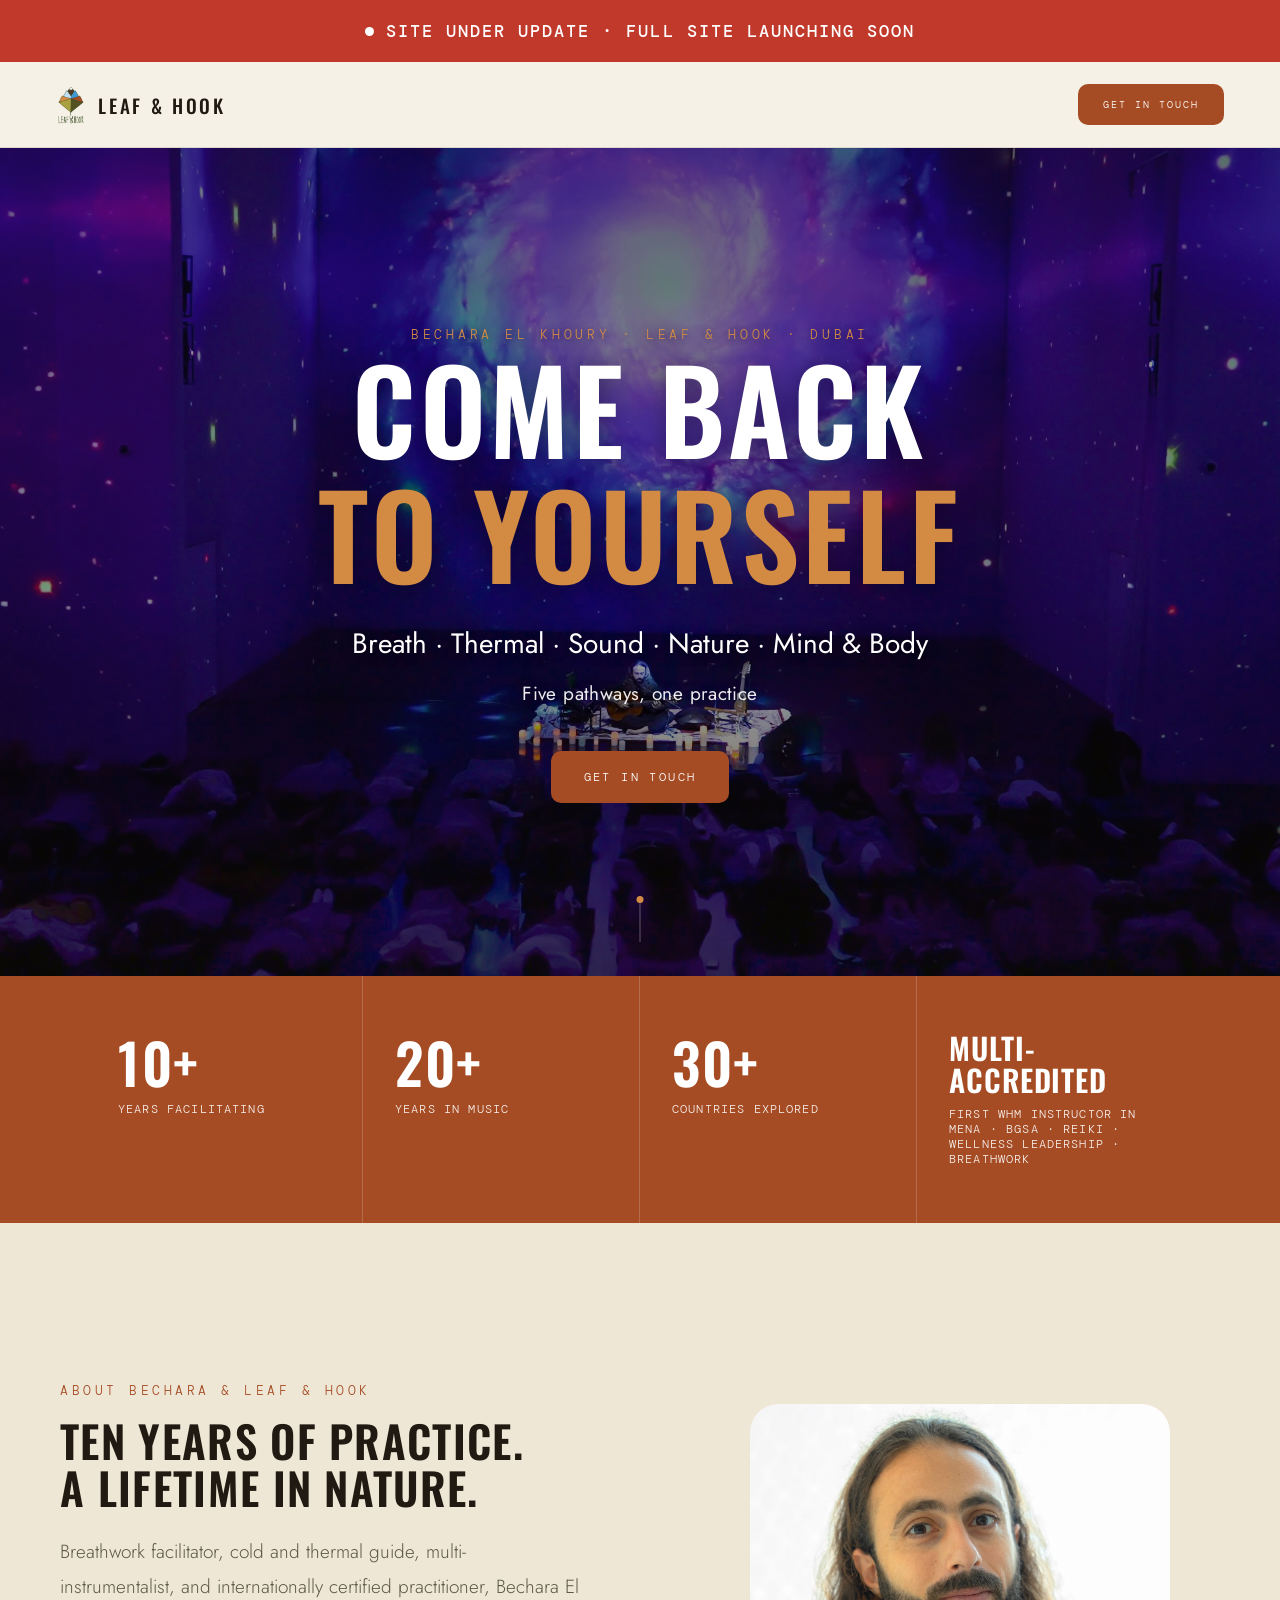
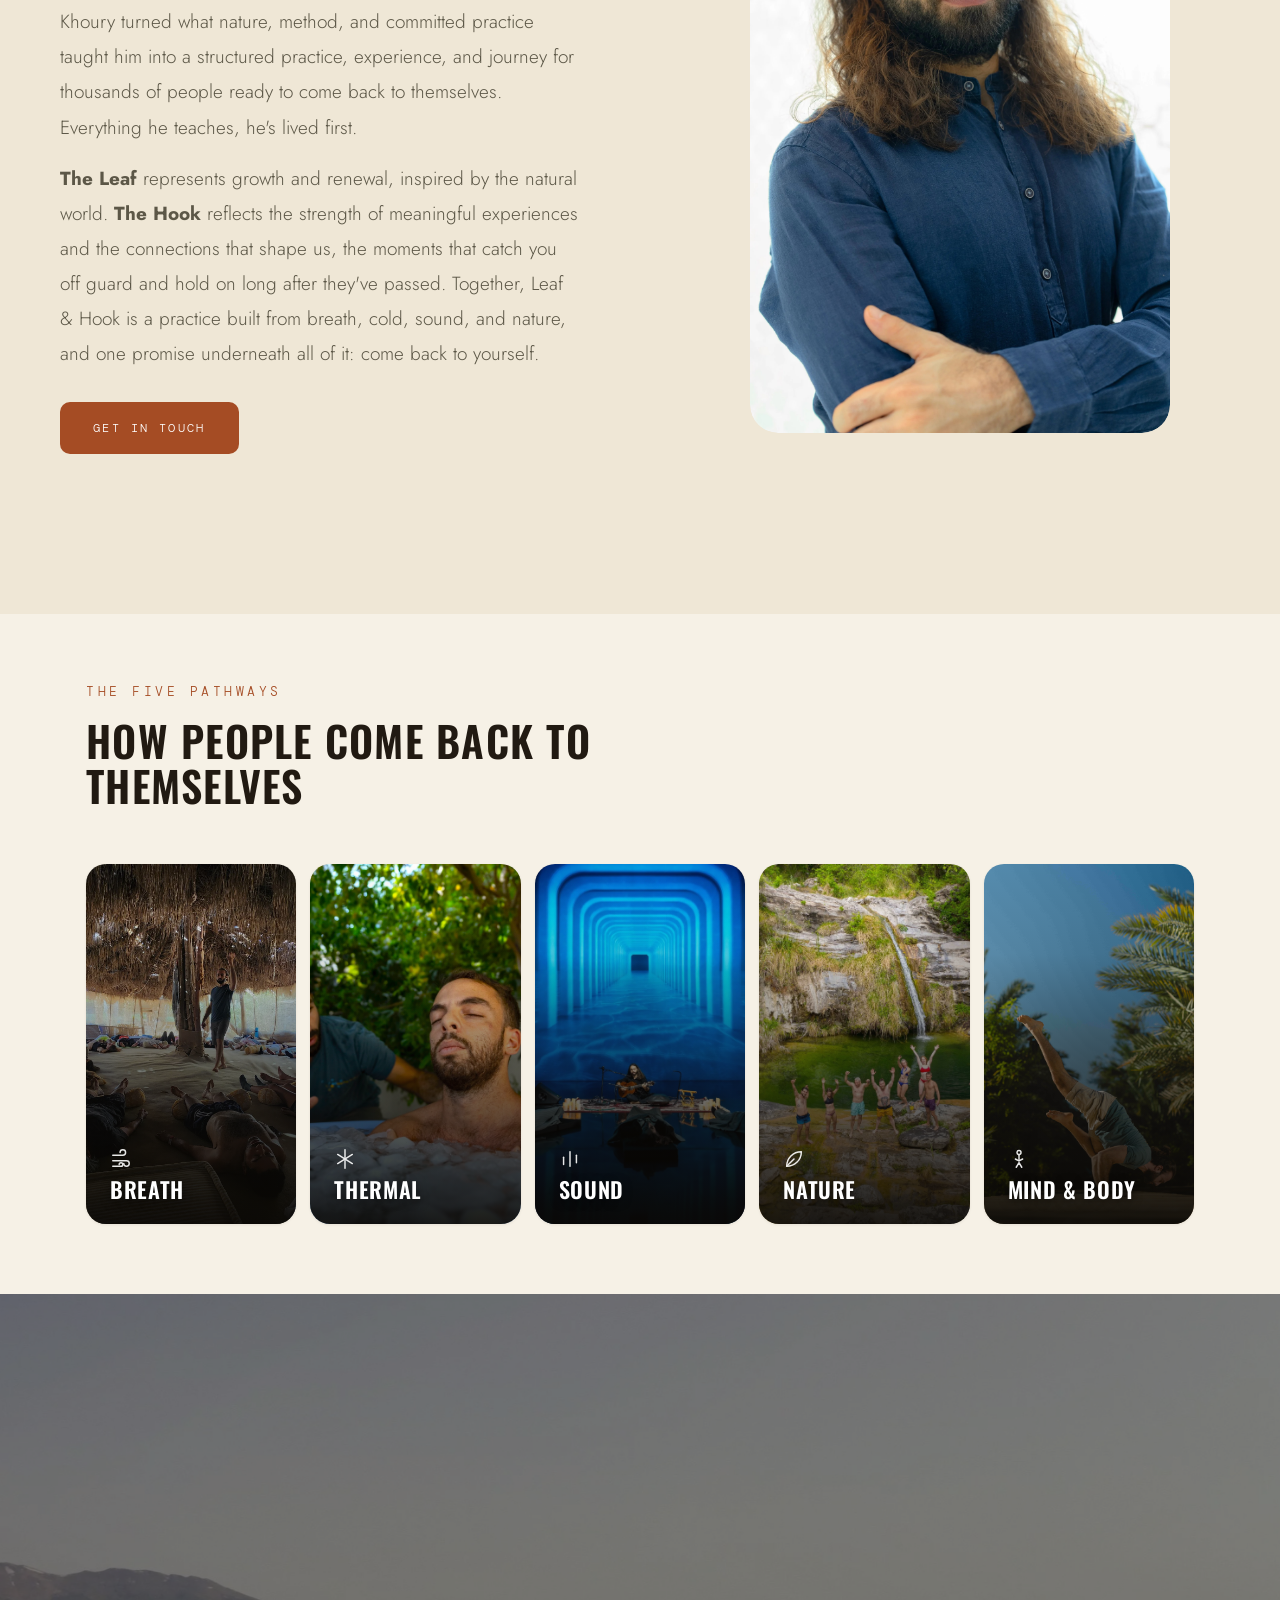
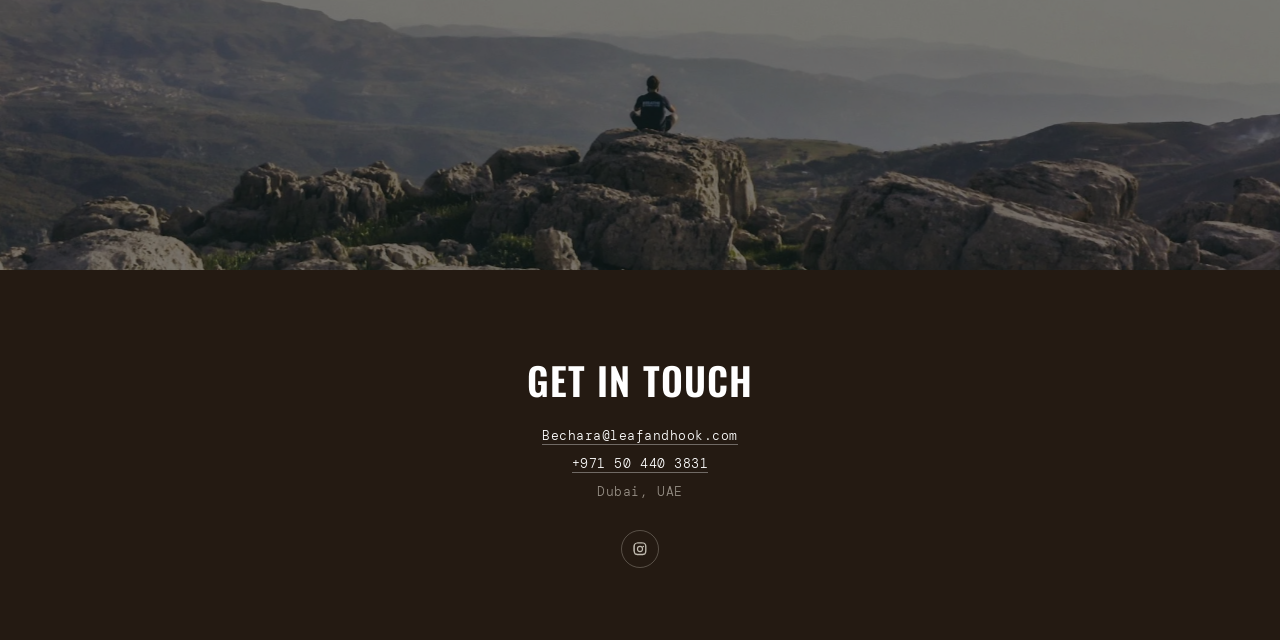
==== commit fb7fdf6c: "Fix profile photo: remove letterbox bars, add rounded corners" ====
--- a/index.html
+++ b/index.html
@@ -30,6 +30,11 @@
  .hero-slide.active{opacity:1}
  .hero-pathways{font-family:'Jost',sans-serif;font-weight:400;font-size:clamp(20px,2.6vw,28px);color:#fff;margin:24px auto 6px;max-width:700px;text-shadow:0 2px 12px rgba(0,0,0,.5)}
  .hero-sub{margin-top:0}
+ #bechara-portrait.about-photo{aspect-ratio:2500/3743;height:auto;width:100%;max-width:420px;margin:0 auto;clip-path:none;border-radius:28px;overflow:hidden}
+ #bechara-portrait .about-photo-bg{background-size:cover;background-position:center;border-radius:28px}
+ @media (max-width:960px){
+   #bechara-portrait.about-photo{max-width:340px}
+ }
 </style>
 </head>
 <body>
@@ -90,7 +95,7 @@
     <a href="#contact" class="btn btn-solid">Get In Touch</a>
    </div>
   </div>
-  <div class="about-photo reveal">
+  <div class="about-photo reveal" id="bechara-portrait">
    <div class="about-photo-bg" style="--img:url('images/dsc03933-2.jpg')"></div>
   </div>
  </div>
